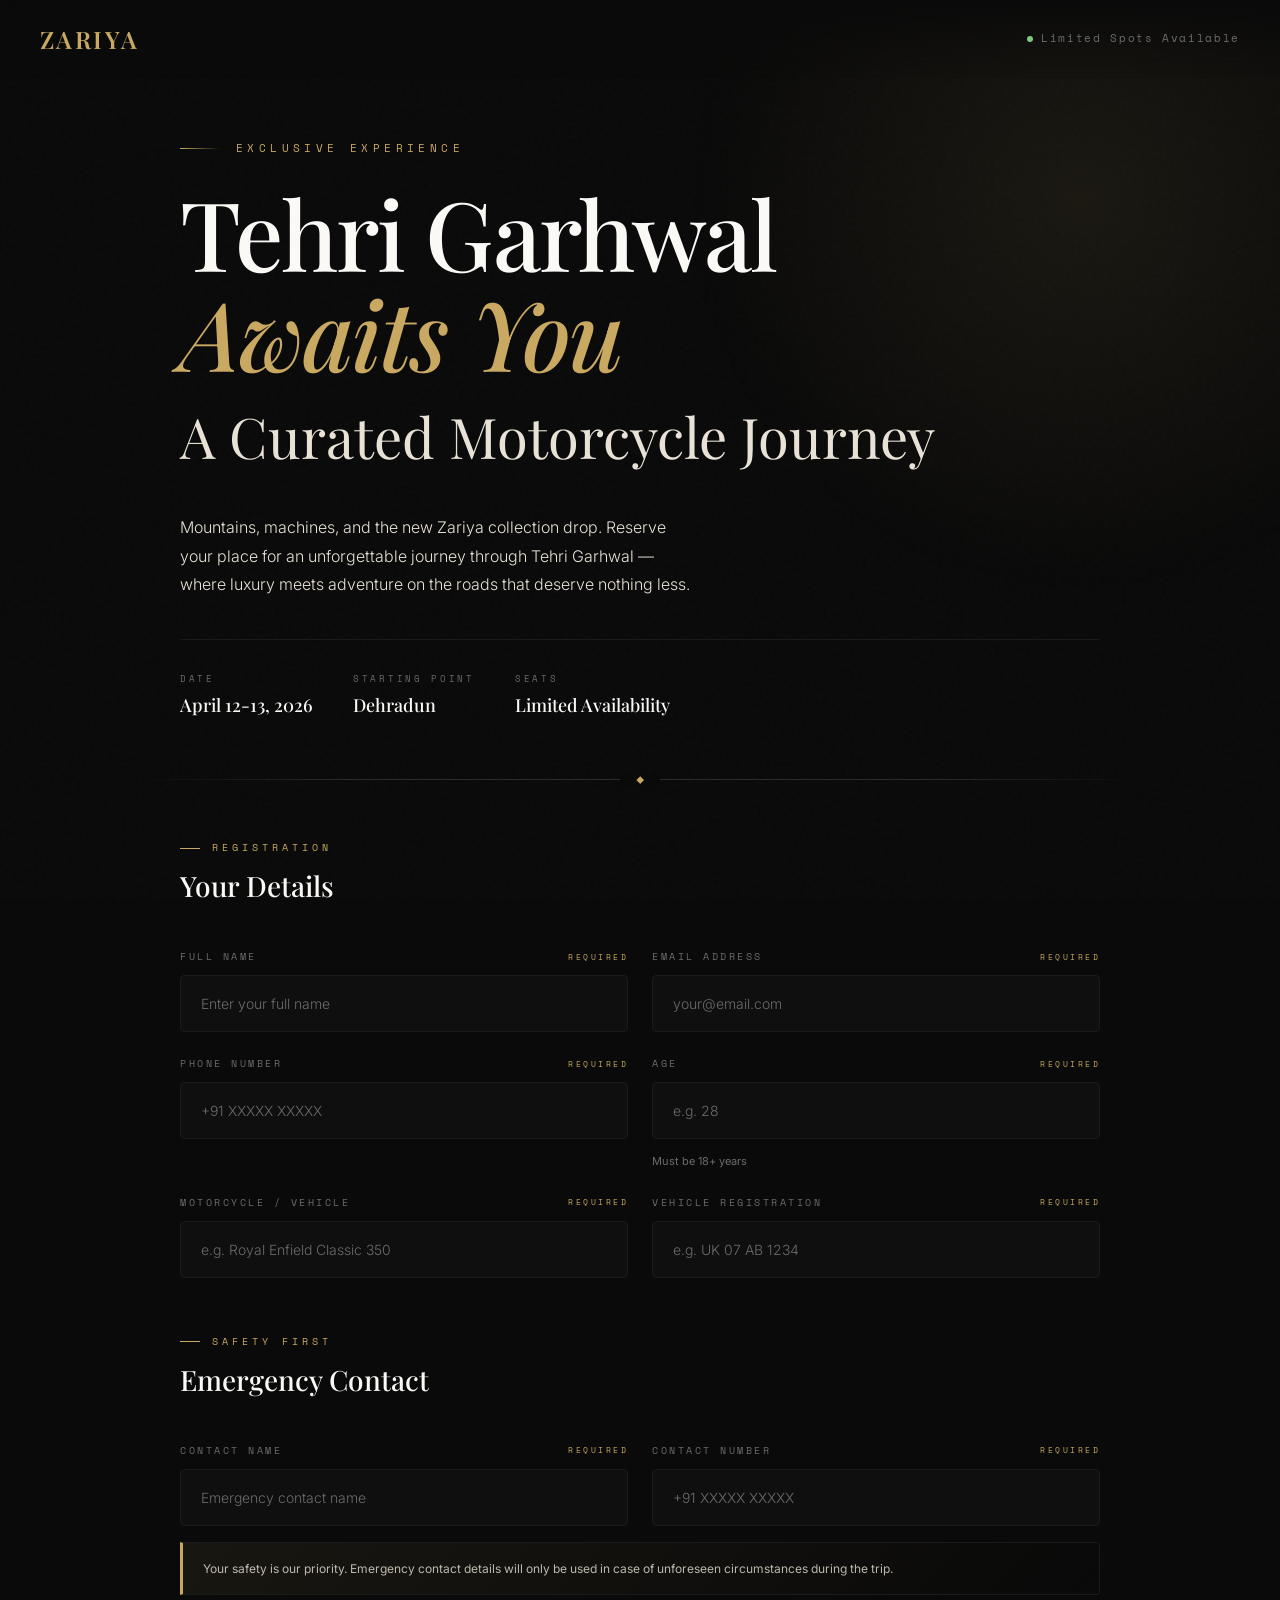
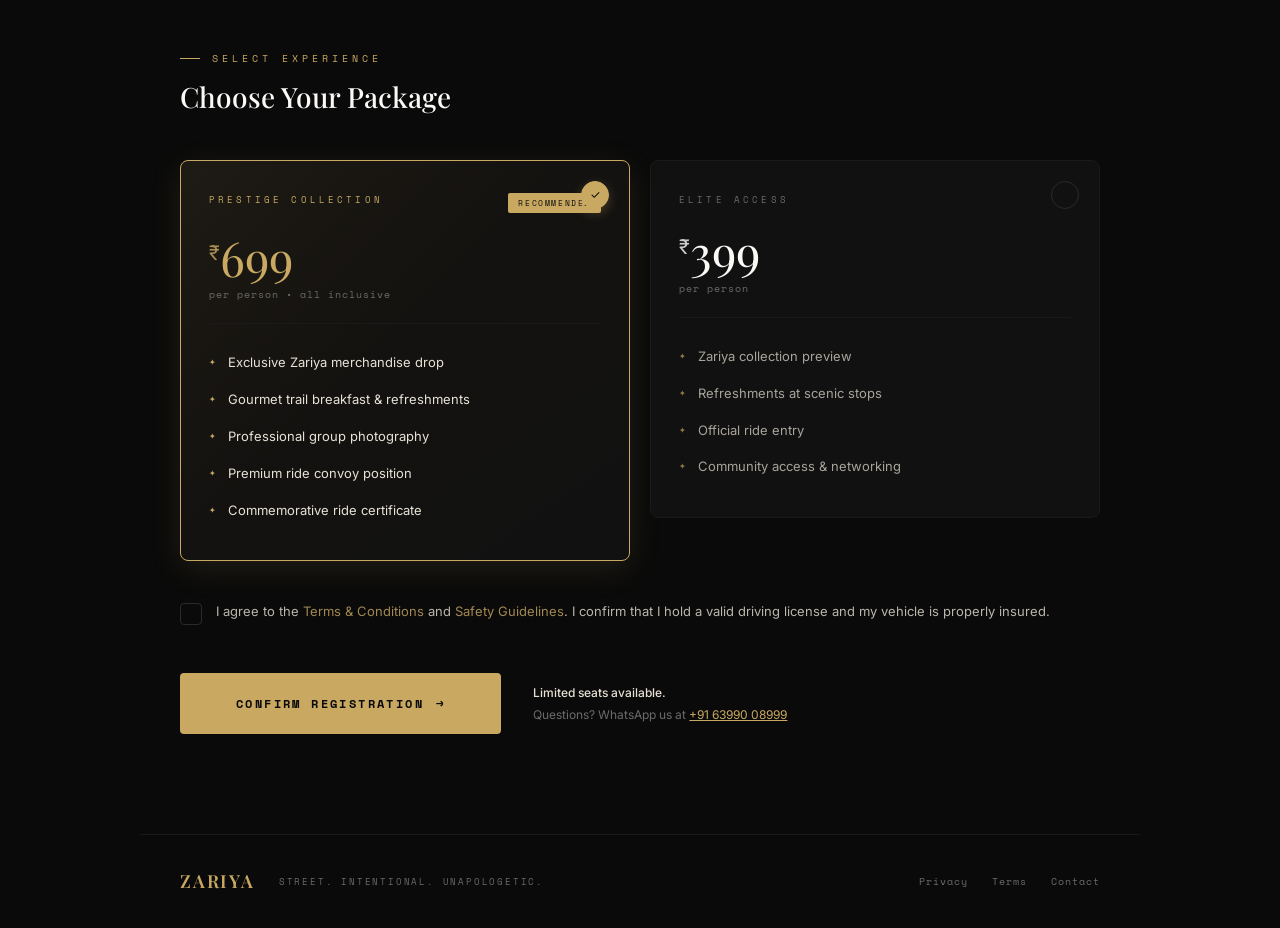
==== index.html @ fb92e80a "Add Zariya trip registration form" ====
<!DOCTYPE html>
<html lang="en">
<head>
<meta charset="UTF-8"/>
<meta name="viewport" content="width=device-width, initial-scale=1.0"/>
<title>Zariya × Tehri Garhwal — Exclusive Trip Registration</title>
<meta name="description" content="Register for the exclusive Zariya Tehri Garhwal motorcycle trip. Limited seats available."/>
<link rel="preconnect" href="https://fonts.googleapis.com"/>
<link rel="preconnect" href="https://fonts.gstatic.com" crossorigin/>
<link href="https://fonts.googleapis.com/css2?family=Playfair+Display:wght@400;500;600;700&family=Inter:wght@300;400;500;600&family=Space+Mono:wght@400;700&display=swap" rel="stylesheet"/>
<style>
  *, *::before, *::after { box-sizing: border-box; margin: 0; padding: 0; }

  :root {
    --black: #0a0a0a;
    --deep-black: #050505;
    --card: #111111;
    --card-hover: #161616;
    --border: #1a1a1a;
    --border-light: #2a2a2a;
    --white: #faf9f6;
    --cream: #e8e2d6;
    --gold: #c9a962;
    --gold-light: #e4d4a0;
    --gold-dark: #8b7340;
    --rose-gold: #d4a574;
    --platinum: #a8a8a8;
    --error: #cf6679;
    --success: #81c784;
    --muted: #6b6b6b;
    --input-bg: #0f0f0f;
    --glow: rgba(201, 169, 98, 0.15);
  }

  html { 
    scroll-behavior: smooth;
    font-size: 16px;
  }

  body {
    background: var(--black);
    color: var(--white);
    font-family: 'Inter', -apple-system, BlinkMacSystemFont, sans-serif;
    min-height: 100vh;
    overflow-x: hidden;
    line-height: 1.6;
    -webkit-font-smoothing: antialiased;
    -moz-osx-font-smoothing: grayscale;
  }

  /* Subtle grain texture */
  body::before {
    content: '';
    position: fixed;
    inset: 0;
    z-index: 0;
    background-image: url("data:image/svg+xml,%3Csvg viewBox='0 0 256 256' xmlns='http://www.w3.org/2000/svg'%3E%3Cfilter id='noise'%3E%3CfeTurbulence type='fractalNoise' baseFrequency='0.8' numOctaves='4' stitchTiles='stitch'/%3E%3C/filter%3E%3Crect width='100%25' height='100%25' filter='url(%23noise)' opacity='1'/%3E%3C/svg%3E");
    opacity: 0.02;
    pointer-events: none;
  }

  /* Ambient glow effect */
  .ambient-glow {
    position: fixed;
    width: 800px;
    height: 800px;
    background: radial-gradient(circle, var(--glow) 0%, transparent 70%);
    border-radius: 50%;
    pointer-events: none;
    z-index: 0;
    opacity: 0.6;
    top: -200px;
    right: -200px;
    animation: ambient-pulse 8s ease-in-out infinite;
  }

  @keyframes ambient-pulse {
    0%, 100% { opacity: 0.4; transform: scale(1); }
    50% { opacity: 0.7; transform: scale(1.1); }
  }

  /* ── NAVIGATION ── */
  .nav {
    position: fixed;
    top: 0;
    left: 0;
    right: 0;
    z-index: 50;
    padding: 20px 40px;
    display: flex;
    justify-content: space-between;
    align-items: center;
    background: linear-gradient(to bottom, rgba(10,10,10,0.95) 0%, transparent 100%);
    backdrop-filter: blur(10px);
  }

  .nav-logo {
    font-family: 'Playfair Display', serif;
    font-size: 24px;
    font-weight: 600;
    color: var(--gold);
    letter-spacing: 0.1em;
    text-decoration: none;
  }

  .nav-contact {
    font-family: 'Space Mono', monospace;
    font-size: 11px;
    color: var(--muted);
    letter-spacing: 0.15em;
    display: flex;
    align-items: center;
    gap: 8px;
  }

  .nav-contact::before {
    content: '';
    width: 6px;
    height: 6px;
    background: var(--success);
    border-radius: 50%;
    animation: pulse-dot 2s infinite;
  }

  @keyframes pulse-dot {
    0%, 100% { opacity: 1; }
    50% { opacity: 0.4; }
  }

  /* ── HERO ── */
  .hero {
    position: relative;
    z-index: 1;
    padding: 140px 40px 60px;
    max-width: 1000px;
    margin: 0 auto;
  }

  .hero-eyebrow {
    font-family: 'Space Mono', monospace;
    font-size: 11px;
    letter-spacing: 0.4em;
    color: var(--gold);
    text-transform: uppercase;
    margin-bottom: 24px;
    display: flex;
    align-items: center;
    gap: 16px;
    opacity: 0;
    animation: fade-in-up 0.8s 0.2s forwards;
  }

  .hero-eyebrow::before {
    content: '';
    width: 40px;
    height: 1px;
    background: linear-gradient(90deg, var(--gold) 0%, transparent 100%);
  }

  .hero-title {
    font-family: 'Playfair Display', serif;
    font-size: clamp(48px, 8vw, 96px);
    font-weight: 500;
    line-height: 1.05;
    color: var(--white);
    margin-bottom: 8px;
    letter-spacing: -0.02em;
    opacity: 0;
    animation: fade-in-up 0.8s 0.3s forwards;
  }

  .hero-title .accent {
    color: var(--gold);
    font-style: italic;
  }

  .hero-subtitle {
    font-family: 'Playfair Display', serif;
    font-size: clamp(32px, 5vw, 56px);
    font-weight: 400;
    color: var(--cream);
    opacity: 0.7;
    margin-bottom: 32px;
    opacity: 0;
    animation: fade-in-up 0.8s 0.4s forwards;
  }

  .hero-desc {
    font-size: 16px;
    color: var(--cream);
    line-height: 1.8;
    max-width: 520px;
    font-weight: 300;
    opacity: 0;
    animation: fade-in-up 0.8s 0.5s forwards;
  }

  .hero-meta {
    display: flex;
    gap: 40px;
    margin-top: 40px;
    padding-top: 32px;
    border-top: 1px solid var(--border);
    opacity: 0;
    animation: fade-in-up 0.8s 0.6s forwards;
  }

  .meta-item {
    display: flex;
    flex-direction: column;
    gap: 4px;
  }

  .meta-label {
    font-family: 'Space Mono', monospace;
    font-size: 9px;
    letter-spacing: 0.3em;
    color: var(--muted);
    text-transform: uppercase;
  }

  .meta-value {
    font-family: 'Playfair Display', serif;
    font-size: 18px;
    color: var(--white);
    font-weight: 500;
  }

  @keyframes fade-in-up {
    from { opacity: 0; transform: translateY(20px); }
    to { opacity: 1; transform: translateY(0); }
  }

  /* ── DIVIDER ── */
  .divider {
    max-width: 1000px;
    margin: 0 auto;
    padding: 0 40px;
    height: 1px;
    background: linear-gradient(90deg, transparent 0%, var(--border-light) 20%, var(--border-light) 80%, transparent 100%);
    position: relative;
  }

  .divider::after {
    content: '◆';
    position: absolute;
    left: 50%;
    top: 50%;
    transform: translate(-50%, -50%);
    background: var(--black);
    padding: 0 16px;
    color: var(--gold);
    font-size: 8px;
  }

  /* ── FORM WRAPPER ── */
  .form-wrapper {
    position: relative;
    z-index: 1;
    max-width: 1000px;
    margin: 0 auto;
    padding: 60px 40px 100px;
  }

  .section-header {
    margin-bottom: 40px;
  }

  .section-label {
    font-family: 'Space Mono', monospace;
    font-size: 10px;
    letter-spacing: 0.4em;
    color: var(--gold);
    text-transform: uppercase;
    margin-bottom: 8px;
    display: flex;
    align-items: center;
    gap: 12px;
  }

  .section-label::before {
    content: '';
    width: 20px;
    height: 1px;
    background: var(--gold);
  }

  .section-title {
    font-family: 'Playfair Display', serif;
    font-size: 28px;
    font-weight: 500;
    color: var(--white);
  }

  /* ── FORM LAYOUT ── */
  .form-grid {
    display: grid;
    grid-template-columns: repeat(2, 1fr);
    gap: 24px;
  }

  .field {
    display: flex;
    flex-direction: column;
    gap: 10px;
  }

  .field.full { grid-column: 1 / -1; }

  .field-label {
    font-family: 'Space Mono', monospace;
    font-size: 10px;
    letter-spacing: 0.25em;
    color: var(--muted);
    text-transform: uppercase;
    display: flex;
    justify-content: space-between;
    align-items: center;
  }

  .field-label .required {
    color: var(--gold);
    font-size: 8px;
  }

  .input-wrapper {
    position: relative;
  }

  input[type="text"],
  input[type="tel"],
  input[type="email"],
  input[type="number"],
  select {
    background: var(--input-bg);
    border: 1px solid var(--border);
    color: var(--white);
    font-family: 'Inter', sans-serif;
    font-size: 15px;
    font-weight: 400;
    padding: 18px 20px;
    outline: none;
    transition: all 0.3s ease;
    width: 100%;
    border-radius: 4px;
    -webkit-appearance: none;
  }

  input::placeholder { 
    color: var(--muted); 
    font-weight: 300;
    font-size: 14px;
  }

  input:hover {
    border-color: var(--border-light);
    background: var(--card);
  }

  input:focus {
    border-color: var(--gold);
    background: var(--card);
    box-shadow: 0 0 0 3px var(--glow);
  }

  input.error {
    border-color: var(--error);
    box-shadow: 0 0 0 3px rgba(207, 102, 121, 0.15);
  }

  .field-hint {
    font-size: 11px;
    color: var(--muted);
    margin-top: 4px;
  }

  .field-error {
    font-size: 11px;
    color: var(--error);
    margin-top: 4px;
    display: none;
  }

  .field-error.show { display: block; }

  /* ── PACKAGE SELECTOR ── */
  .packages-section {
    margin-top: 56px;
  }

  .packages {
    display: grid;
    grid-template-columns: repeat(2, 1fr);
    gap: 20px;
    margin-top: 24px;
  }

  .pkg-option { 
    position: absolute;
    opacity: 0;
    pointer-events: none;
  }

  .pkg-card {
    border: 1px solid var(--border);
    padding: 32px 28px;
    cursor: pointer;
    transition: all 0.4s cubic-bezier(0.4, 0, 0.2, 1);
    position: relative;
    overflow: hidden;
    background: var(--card);
    border-radius: 8px;
    display: block;
  }

  .pkg-card::before {
    content: '';
    position: absolute;
    inset: 0;
    background: linear-gradient(135deg, var(--gold) 0%, transparent 50%);
    opacity: 0;
    transition: opacity 0.4s ease;
  }

  .pkg-card:hover {
    border-color: var(--border-light);
    background: var(--card-hover);
    transform: translateY(-2px);
  }

  .pkg-option:checked + .pkg-card {
    border-color: var(--gold);
    background: linear-gradient(145deg, #151310 0%, var(--card) 100%);
    box-shadow: 0 8px 32px rgba(201, 169, 98, 0.12);
  }

  .pkg-option:checked + .pkg-card::before { 
    opacity: 0.05; 
  }

  .pkg-header {
    display: flex;
    justify-content: space-between;
    align-items: flex-start;
    margin-bottom: 20px;
  }

  .pkg-badge {
    font-family: 'Space Mono', monospace;
    font-size: 9px;
    letter-spacing: 0.35em;
    color: var(--muted);
    text-transform: uppercase;
    position: relative;
    z-index: 1;
  }

  .pkg-option:checked + .pkg-card .pkg-badge {
    color: var(--gold);
  }

  .pkg-recommended {
    background: var(--gold);
    color: var(--black);
    font-family: 'Space Mono', monospace;
    font-size: 8px;
    letter-spacing: 0.2em;
    padding: 4px 10px;
    border-radius: 2px;
    text-transform: uppercase;
  }

  .pkg-price {
    font-family: 'Playfair Display', serif;
    font-size: 48px;
    line-height: 1;
    color: var(--white);
    transition: color 0.3s;
    position: relative;
    z-index: 1;
    margin-bottom: 6px;
  }

  .pkg-option:checked + .pkg-card .pkg-price { 
    color: var(--gold); 
  }

  .pkg-currency {
    font-family: 'Inter', sans-serif;
    font-size: 20px;
    font-weight: 400;
    vertical-align: super;
    opacity: 0.8;
  }

  .pkg-period {
    font-family: 'Space Mono', monospace;
    font-size: 10px;
    color: var(--muted);
    letter-spacing: 0.1em;
    position: relative;
    z-index: 1;
  }

  .pkg-divider {
    width: 100%;
    height: 1px;
    background: var(--border);
    margin: 20px 0;
    position: relative;
    z-index: 1;
  }

  .pkg-perks {
    list-style: none;
    position: relative;
    z-index: 1;
  }

  .pkg-perks li {
    font-size: 13px;
    color: var(--cream);
    line-height: 1.6;
    padding: 8px 0;
    display: flex;
    align-items: flex-start;
    gap: 12px;
    opacity: 0.7;
    transition: opacity 0.3s;
  }

  .pkg-perks li::before {
    content: '✦';
    color: var(--gold);
    font-size: 8px;
    margin-top: 4px;
    flex-shrink: 0;
  }

  .pkg-option:checked + .pkg-card .pkg-perks li {
    opacity: 1;
  }

  .check-icon {
    position: absolute;
    top: 20px;
    right: 20px;
    width: 28px;
    height: 28px;
    border: 1.5px solid var(--border-light);
    border-radius: 50%;
    display: flex;
    align-items: center;
    justify-content: center;
    transition: all 0.3s ease;
    font-size: 12px;
    color: transparent;
    z-index: 2;
  }

  .pkg-option:checked + .pkg-card .check-icon {
    background: var(--gold);
    border-color: var(--gold);
    color: var(--black);
    box-shadow: 0 4px 12px rgba(201, 169, 98, 0.3);
  }

  /* ── ADDITIONAL INFO ── */
  .additional-section {
    margin-top: 56px;
  }

  .emergency-note {
    background: linear-gradient(135deg, rgba(201, 169, 98, 0.08) 0%, transparent 100%);
    border: 1px solid var(--border);
    border-left: 3px solid var(--gold);
    padding: 16px 20px;
    margin-top: 16px;
    border-radius: 0 4px 4px 0;
  }

  .emergency-note p {
    font-size: 12px;
    color: var(--cream);
    opacity: 0.8;
  }

  /* ── TERMS CHECKBOX ── */
  .terms-section {
    margin-top: 40px;
  }

  .checkbox-wrapper {
    display: flex;
    align-items: flex-start;
    gap: 14px;
    cursor: pointer;
  }

  .checkbox-wrapper input[type="checkbox"] {
    position: absolute;
    opacity: 0;
    pointer-events: none;
  }

  .custom-checkbox {
    width: 22px;
    height: 22px;
    border: 1.5px solid var(--border-light);
    border-radius: 4px;
    display: flex;
    align-items: center;
    justify-content: center;
    transition: all 0.3s ease;
    flex-shrink: 0;
    color: transparent;
    font-size: 11px;
    margin-top: 2px;
  }

  .checkbox-wrapper:hover .custom-checkbox {
    border-color: var(--gold);
  }

  .checkbox-wrapper input:checked + .custom-checkbox {
    background: var(--gold);
    border-color: var(--gold);
    color: var(--black);
  }

  .checkbox-label {
    font-size: 13px;
    color: var(--cream);
    line-height: 1.6;
    opacity: 0.8;
  }

  .checkbox-label a {
    color: var(--gold);
    text-decoration: none;
    border-bottom: 1px solid transparent;
    transition: border-color 0.2s;
  }

  .checkbox-label a:hover {
    border-bottom-color: var(--gold);
  }

  /* ── SUBMIT ── */
  .submit-section {
    margin-top: 48px;
    display: flex;
    align-items: center;
    gap: 32px;
    flex-wrap: wrap;
  }

  .submit-btn {
    font-family: 'Space Mono', monospace;
    font-size: 12px;
    letter-spacing: 0.2em;
    text-transform: uppercase;
    background: var(--gold);
    color: var(--black);
    border: none;
    padding: 22px 56px;
    cursor: pointer;
    position: relative;
    overflow: hidden;
    transition: all 0.4s cubic-bezier(0.4, 0, 0.2, 1);
    flex-shrink: 0;
    border-radius: 4px;
    font-weight: 600;
  }

  .submit-btn::before {
    content: '';
    position: absolute;
    inset: 0;
    background: linear-gradient(135deg, var(--white) 0%, var(--gold-light) 100%);
    transform: translateX(-101%);
    transition: transform 0.4s cubic-bezier(0.4, 0, 0.2, 1);
  }

  .submit-btn:hover {
    transform: translateY(-3px);
    box-shadow: 0 12px 40px rgba(201, 169, 98, 0.3);
  }

  .submit-btn:hover::before {
    transform: translateX(0);
  }

  .submit-btn:active {
    transform: translateY(-1px);
  }

  .submit-btn span {
    position: relative;
    z-index: 1;
    display: flex;
    align-items: center;
    gap: 12px;
  }

  .submit-btn .arrow {
    transition: transform 0.3s;
  }

  .submit-btn:hover .arrow {
    transform: translateX(4px);
  }

  .submit-btn:disabled {
    opacity: 0.5;
    cursor: not-allowed;
    transform: none;
  }

  .submit-btn:disabled:hover {
    box-shadow: none;
  }

  .submit-note {
    font-size: 12px;
    color: var(--muted);
    line-height: 1.8;
  }

  .submit-note strong {
    color: var(--cream);
    font-weight: 500;
  }

  /* ── FOOTER ── */
  .footer {
    position: relative;
    z-index: 1;
    border-top: 1px solid var(--border);
    padding: 32px 40px;
    max-width: 1000px;
    margin: 0 auto;
  }

  .footer-content {
    display: flex;
    justify-content: space-between;
    align-items: center;
    flex-wrap: wrap;
    gap: 20px;
  }

  .footer-brand {
    display: flex;
    align-items: center;
    gap: 24px;
  }

  .footer-logo {
    font-family: 'Playfair Display', serif;
    font-size: 18px;
    font-weight: 600;
    color: var(--gold);
    letter-spacing: 0.1em;
  }

  .footer-tagline {
    font-family: 'Space Mono', monospace;
    font-size: 9px;
    color: var(--muted);
    letter-spacing: 0.2em;
    text-transform: uppercase;
  }

  .footer-links {
    display: flex;
    gap: 24px;
  }

  .footer-links a {
    font-family: 'Space Mono', monospace;
    font-size: 10px;
    color: var(--muted);
    text-decoration: none;
    letter-spacing: 0.1em;
    transition: color 0.2s;
  }

  .footer-links a:hover {
    color: var(--gold);
  }

  /* ── SUCCESS OVERLAY ── */
  .success-overlay {
    position: fixed;
    inset: 0;
    z-index: 100;
    display: flex;
    flex-direction: column;
    align-items: center;
    justify-content: center;
    pointer-events: none;
    opacity: 0;
    background: rgba(5,5,5,0);
    transition: background 0.6s ease, opacity 0.6s ease;
  }

  .success-overlay.show {
    opacity: 1;
    pointer-events: all;
    background: rgba(5,5,5,0.98);
  }

  .success-content {
    text-align: center;
    position: relative;
    max-width: 600px;
    padding: 40px;
  }

  .success-icon {
    width: 80px;
    height: 80px;
    border: 2px solid var(--gold);
    border-radius: 50%;
    display: flex;
    align-items: center;
    justify-content: center;
    margin: 0 auto 32px;
    color: var(--gold);
    font-size: 32px;
    opacity: 0;
    transform: scale(0.5);
    transition: all 0.5s cubic-bezier(0.34, 1.56, 0.64, 1) 0.3s;
  }

  .success-overlay.show .success-icon {
    opacity: 1;
    transform: scale(1);
  }

  .success-title {
    font-family: 'Playfair Display', serif;
    font-size: clamp(36px, 6vw, 56px);
    font-weight: 500;
    color: var(--white);
    line-height: 1.1;
    margin-bottom: 8px;
    opacity: 0;
    transform: translateY(20px);
    transition: all 0.6s ease 0.5s;
  }

  .success-overlay.show .success-title {
    opacity: 1;
    transform: translateY(0);
  }

  .success-subtitle {
    font-family: 'Playfair Display', serif;
    font-size: clamp(28px, 4vw, 40px);
    font-weight: 400;
    color: var(--gold);
    font-style: italic;
    margin-bottom: 24px;
    opacity: 0;
    transform: translateY(20px);
    transition: all 0.6s ease 0.6s;
  }

  .success-overlay.show .success-subtitle {
    opacity: 1;
    transform: translateY(0);
  }

  .success-message {
    font-size: 15px;
    color: var(--cream);
    line-height: 1.8;
    opacity: 0;
    transform: translateY(20px);
    transition: all 0.6s ease 0.7s;
    margin-bottom: 32px;
  }

  .success-overlay.show .success-message {
    opacity: 0.8;
    transform: translateY(0);
  }

  .success-details {
    background: var(--card);
    border: 1px solid var(--border);
    border-radius: 8px;
    padding: 24px;
    margin-bottom: 32px;
    text-align: left;
    opacity: 0;
    transform: translateY(20px);
    transition: all 0.6s ease 0.8s;
  }

  .success-overlay.show .success-details {
    opacity: 1;
    transform: translateY(0);
  }

  .success-details-title {
    font-family: 'Space Mono', monospace;
    font-size: 10px;
    letter-spacing: 0.3em;
    color: var(--gold);
    text-transform: uppercase;
    margin-bottom: 16px;
  }

  .success-detail-row {
    display: flex;
    justify-content: space-between;
    padding: 8px 0;
    border-bottom: 1px solid var(--border);
  }

  .success-detail-row:last-child {
    border-bottom: none;
  }

  .success-detail-label {
    font-size: 12px;
    color: var(--muted);
  }

  .success-detail-value {
    font-size: 13px;
    color: var(--white);
    font-weight: 500;
  }

  .success-actions {
    display: flex;
    gap: 16px;
    justify-content: center;
    opacity: 0;
    transform: translateY(20px);
    transition: all 0.6s ease 0.9s;
  }

  .success-overlay.show .success-actions {
    opacity: 1;
    transform: translateY(0);
  }

  .success-btn {
    font-family: 'Space Mono', monospace;
    font-size: 11px;
    letter-spacing: 0.15em;
    text-transform: uppercase;
    padding: 14px 28px;
    border-radius: 4px;
    cursor: pointer;
    transition: all 0.3s ease;
    text-decoration: none;
  }

  .success-btn.primary {
    background: var(--gold);
    color: var(--black);
    border: none;
  }

  .success-btn.primary:hover {
    background: var(--gold-light);
  }

  .success-btn.secondary {
    background: transparent;
    color: var(--cream);
    border: 1px solid var(--border-light);
  }

  .success-btn.secondary:hover {
    border-color: var(--gold);
    color: var(--gold);
  }

  /* Floating elements */
  .floating-element {
    position: absolute;
    pointer-events: none;
    opacity: 0;
    transition: opacity 0.8s ease 1s;
  }

  .success-overlay.show .floating-element {
    opacity: 1;
  }

  .floating-element.left {
    left: 10%;
    top: 20%;
    width: 120px;
    height: 120px;
    border: 1px solid var(--border);
    border-radius: 50%;
    animation: float-left 6s ease-in-out infinite;
  }

  .floating-element.right {
    right: 10%;
    bottom: 25%;
    width: 80px;
    height: 80px;
    border: 1px solid var(--gold);
    opacity: 0.3;
    animation: float-right 5s ease-in-out infinite;
  }

  @keyframes float-left {
    0%, 100% { transform: translateY(0) rotate(0deg); }
    50% { transform: translateY(-20px) rotate(180deg); }
  }

  @keyframes float-right {
    0%, 100% { transform: translateY(0) scale(1); }
    50% { transform: translateY(15px) scale(1.1); }
  }

  /* ── LOADING STATE ── */
  .submit-btn.loading span {
    opacity: 0;
  }

  .submit-btn.loading::after {
    content: '';
    position: absolute;
    top: 50%;
    left: 50%;
    transform: translate(-50%, -50%);
    width: 20px;
    height: 20px;
    border: 2px solid transparent;
    border-top-color: var(--black);
    border-radius: 50%;
    animation: spin 0.8s linear infinite;
  }

  @keyframes spin {
    to { transform: translate(-50%, -50%) rotate(360deg); }
  }

  /* ── RESPONSIVE ── */
  @media (max-width: 768px) {
    .nav {
      padding: 16px 24px;
    }

    .nav-contact {
      display: none;
    }

    .hero {
      padding: 120px 24px 40px;
    }

    .hero-meta {
      flex-direction: column;
      gap: 24px;
    }

    .divider {
      padding: 0 24px;
    }

    .form-wrapper {
      padding: 40px 24px 80px;
    }

    .form-grid {
      grid-template-columns: 1fr;
    }

    .field.full {
      grid-column: 1;
    }

    .packages {
      grid-template-columns: 1fr;
    }

    .submit-section {
      flex-direction: column;
      align-items: stretch;
    }

    .submit-btn {
      width: 100%;
      text-align: center;
      justify-content: center;
    }

    .submit-note {
      text-align: center;
    }

    .footer {
      padding: 24px;
    }

    .footer-content {
      flex-direction: column;
      text-align: center;
    }

    .footer-brand {
      flex-direction: column;
      gap: 12px;
    }

    .success-content {
      padding: 24px;
    }

    .success-actions {
      flex-direction: column;
    }

    .floating-element {
      display: none;
    }
  }
</style>
</head>
<body>

<!-- Ambient glow effect -->
<div class="ambient-glow"></div>

<!-- Navigation -->
<nav class="nav">
  <a href="#" class="nav-logo">ZARIYA</a>
  <div class="nav-contact">Limited Spots Available</div>
</nav>

<!-- ── HERO ── -->
<section class="hero">
  <div class="hero-eyebrow">Exclusive Experience</div>
  <h1 class="hero-title">
    Tehri Garhwal<br/>
    <span class="accent">Awaits You</span>
  </h1>
  <p class="hero-subtitle">A Curated Motorcycle Journey</p>
  <p class="hero-desc">
    Mountains, machines, and the new Zariya collection drop. Reserve your place for an unforgettable journey through Tehri Garhwal — where luxury meets adventure on the roads that deserve nothing less.
  </p>
  <div class="hero-meta">
    <div class="meta-item">
      <span class="meta-label">Date</span>
      <span class="meta-value">April 12-13, 2026</span>
    </div>
    <div class="meta-item">
      <span class="meta-label">Starting Point</span>
      <span class="meta-value">Dehradun</span>
    </div>
    <div class="meta-item">
      <span class="meta-label">Seats</span>
      <span class="meta-value">Limited Availability</span>
    </div>
  </div>
</section>

<!-- Divider -->
<div class="divider"></div>

<!-- ── FORM ── -->
<section class="form-wrapper">

  <div class="section-header">
    <p class="section-label">Registration</p>
    <h2 class="section-title">Your Details</h2>
  </div>

  <form id="tripForm" novalidate>
    <div class="form-grid">

      <div class="field">
        <label class="field-label" for="name">
          Full Name
          <span class="required">Required</span>
        </label>
        <div class="input-wrapper">
          <input type="text" id="name" name="name" placeholder="Enter your full name" required autocomplete="name"/>
        </div>
        <p class="field-error" id="name-error">Please enter your full name</p>
      </div>

      <div class="field">
        <label class="field-label" for="email">
          Email Address
          <span class="required">Required</span>
        </label>
        <div class="input-wrapper">
          <input type="email" id="email" name="email" placeholder="your@email.com" required autocomplete="email"/>
        </div>
        <p class="field-error" id="email-error">Please enter a valid email</p>
      </div>

      <div class="field">
        <label class="field-label" for="phone">
          Phone Number
          <span class="required">Required</span>
        </label>
        <div class="input-wrapper">
          <input type="tel" id="phone" name="phone" placeholder="+91 XXXXX XXXXX" required autocomplete="tel"/>
        </div>
        <p class="field-error" id="phone-error">Please enter a valid phone number</p>
      </div>

      <div class="field">
        <label class="field-label" for="age">
          Age
          <span class="required">Required</span>
        </label>
        <div class="input-wrapper">
          <input type="number" id="age" name="age" placeholder="e.g. 28" min="18" max="65" required/>
        </div>
        <p class="field-hint">Must be 18+ years</p>
        <p class="field-error" id="age-error">Age must be between 18-65</p>
      </div>

      <div class="field">
        <label class="field-label" for="bike-name">
          Motorcycle / Vehicle
          <span class="required">Required</span>
        </label>
        <div class="input-wrapper">
          <input type="text" id="bike-name" name="bikeName" placeholder="e.g. Royal Enfield Classic 350" required/>
        </div>
      </div>

      <div class="field">
        <label class="field-label" for="bike-number">
          Vehicle Registration
          <span class="required">Required</span>
        </label>
        <div class="input-wrapper">
          <input type="text" id="bike-number" name="bikeNumber" placeholder="e.g. UK 07 AB 1234" required/>
        </div>
      </div>

    </div>

    <!-- Emergency Contact Section -->
    <div class="additional-section">
      <div class="section-header">
        <p class="section-label">Safety First</p>
        <h2 class="section-title">Emergency Contact</h2>
      </div>

      <div class="form-grid">
        <div class="field">
          <label class="field-label" for="emergency-name">
            Contact Name
            <span class="required">Required</span>
          </label>
          <div class="input-wrapper">
            <input type="text" id="emergency-name" name="emergencyName" placeholder="Emergency contact name" required/>
          </div>
        </div>

        <div class="field">
          <label class="field-label" for="emergency-phone">
            Contact Number
            <span class="required">Required</span>
          </label>
          <div class="input-wrapper">
            <input type="tel" id="emergency-phone" name="emergencyPhone" placeholder="+91 XXXXX XXXXX" required/>
          </div>
          <p class="field-error" id="emergency-phone-error">Please enter a valid phone number</p>
          <p class="field-error" id="same-phone-error">Emergency contact cannot be the same as your phone number</p>
        </div>
      </div>

      <div class="emergency-note">
        <p>Your safety is our priority. Emergency contact details will only be used in case of unforeseen circumstances during the trip.</p>
      </div>
    </div>

    <!-- PACKAGE SELECTION -->
    <div class="packages-section">
      <div class="section-header">
        <p class="section-label">Select Experience</p>
        <h2 class="section-title">Choose Your Package</h2>
      </div>

      <div class="packages">
        <div>
          <input type="radio" name="package" id="pkg-prestige" value="prestige-699" class="pkg-option" checked/>
          <label for="pkg-prestige" class="pkg-card">
            <div class="check-icon">✓</div>
            <div class="pkg-header">
              <div class="pkg-badge">Prestige Collection</div>
              <div class="pkg-recommended">Recommended</div>
            </div>
            <div class="pkg-price"><span class="pkg-currency">₹</span>699</div>
            <div class="pkg-period">per person • all inclusive</div>
            <div class="pkg-divider"></div>
            <ul class="pkg-perks">
              <li>Exclusive Zariya merchandise drop</li>
              <li>Gourmet trail breakfast & refreshments</li>
              <li>Professional group photography</li>
              <li>Premium ride convoy position</li>
              <li>Commemorative ride certificate</li>
            </ul>
          </label>
        </div>

        <div>
          <input type="radio" name="package" id="pkg-elite" value="elite-399" class="pkg-option"/>
          <label for="pkg-elite" class="pkg-card">
            <div class="check-icon">✓</div>
            <div class="pkg-header">
              <div class="pkg-badge">Elite Access</div>
            </div>
            <div class="pkg-price"><span class="pkg-currency">₹</span>399</div>
            <div class="pkg-period">per person</div>
            <div class="pkg-divider"></div>
            <ul class="pkg-perks">
              <li>Zariya collection preview</li>
              <li>Refreshments at scenic stops</li>
              <li>Official ride entry</li>
              <li>Community access & networking</li>
            </ul>
          </label>
        </div>
      </div>
      <p class="field-error" id="package-error" style="margin-top: 12px;">Please select a package</p>
    </div>

    <!-- Terms -->
    <div class="terms-section">
      <label class="checkbox-wrapper">
        <input type="checkbox" id="terms" name="terms" required/>
        <div class="custom-checkbox">✓</div>
        <span class="checkbox-label">
          I agree to the <a href="#">Terms & Conditions</a> and <a href="#">Safety Guidelines</a>. 
          I confirm that I hold a valid driving license and my vehicle is properly insured.
        </span>
      </label>
      <p class="field-error" id="terms-error" style="margin-top: 8px;">You must agree to the terms to continue</p>
    </div>

    <!-- Submit -->
    <div class="submit-section">
      <button type="submit" class="submit-btn" id="submitBtn">
        <span>
          Confirm Registration
          <span class="arrow">→</span>
        </span>
      </button>
      <p class="submit-note">
        <strong>Limited seats available.</strong><br/>
        Questions? WhatsApp us at <a href="https://wa.me/916399008999" style="color: var(--gold);">+91 63990 08999</a>
      </p>
    </div>

  </form>
</section>

<!-- FOOTER -->
<footer class="footer">
  <div class="footer-content">
    <div class="footer-brand">
      <span class="footer-logo">ZARIYA</span>
      <span class="footer-tagline">Street. Intentional. Unapologetic.</span>
    </div>
    <div class="footer-links">
      <a href="#">Privacy</a>
      <a href="#">Terms</a>
      <a href="#">Contact</a>
    </div>
  </div>
</footer>

<!-- ── SUCCESS OVERLAY ── -->
<div class="success-overlay" id="successOverlay">
  <div class="floating-element left"></div>
  <div class="floating-element right"></div>
  
  <div class="success-content">
    <div class="success-icon">✓</div>
    <h2 class="success-title">Registration Complete</h2>
    <p class="success-subtitle">See You on the Road</p>
    <p class="success-message">
      Your spot for the Tehri Garhwal ride has been reserved. 
      We've sent a confirmation email with all the details you'll need.
    </p>
    
    <div class="success-details">
      <p class="success-details-title">Booking Summary</p>
      <div class="success-detail-row">
        <span class="success-detail-label">Name</span>
        <span class="success-detail-value" id="summary-name">—</span>
      </div>
      <div class="success-detail-row">
        <span class="success-detail-label">Package</span>
        <span class="success-detail-value" id="summary-package">—</span>
      </div>
      <div class="success-detail-row">
        <span class="success-detail-label">Date</span>
        <span class="success-detail-value">April 12-13, 2026</span>
      </div>
      <div class="success-detail-row">
        <span class="success-detail-label">Starting Point</span>
        <span class="success-detail-value">Dehradun, 6:00 AM</span>
      </div>
    </div>
    
    <div class="success-actions">
      <a href="https://wa.me/916399008999" class="success-btn primary">Contact Support</a>
      <button class="success-btn secondary" onclick="closeSuccess()">Close</button>
    </div>
  </div>
</div>

<script>
  // ═══════════════════════════════════════════════════════════════════
  // GOOGLE SHEETS INTEGRATION
  // ═══════════════════════════════════════════════════════════════════
  // 
  // To set up Google Sheets integration:
  // 
  // 1. Create a new Google Sheet
  // 2. Go to Extensions > Apps Script
  // 3. Replace the code with this:
  //
  // function doPost(e) {
  //   const sheet = SpreadsheetApp.getActiveSpreadsheet().getActiveSheet();
  //   const data = JSON.parse(e.postData.contents);
  //   
  //   // Add headers if sheet is empty
  //   if (sheet.getLastRow() === 0) {
  //     sheet.appendRow([
  //       'Timestamp', 'Name', 'Email', 'Phone', 'Age', 
  //       'Vehicle', 'Vehicle Number', 'Emergency Contact', 
  //       'Emergency Phone', 'Package', 'Amount'
  //     ]);
  //   }
  //   
  //   // Add the data
  //   sheet.appendRow([
  //     new Date().toLocaleString('en-IN', {timeZone: 'Asia/Kolkata'}),
  //     data.name,
  //     data.email,
  //     data.phone,
  //     data.age,
  //     data.bikeName,
  //     data.bikeNumber,
  //     data.emergencyName,
  //     data.emergencyPhone,
  //     data.packageName,
  //     data.packageAmount
  //   ]);
  //   
  //   return ContentService
  //     .createTextOutput(JSON.stringify({status: 'success'}))
  //     .setMimeType(ContentService.MimeType.JSON);
  // }
  //
  // 4. Click Deploy > New Deployment
  // 5. Select "Web app", set "Who has access" to "Anyone"
  // 6. Copy the Web App URL and paste it below
  // ═══════════════════════════════════════════════════════════════════

  // PASTE YOUR GOOGLE APPS SCRIPT WEB APP URL HERE
  const GOOGLE_SHEET_URL = 'https://script.google.com/macros/s/AKfycbzODEnrEyPDebQSEsGIb9DjE25tbE1b6_9VbGMd172DJt1-CXP-ZGVYl6fUXYv8Z6wB2A/exec';

  // Form validation and submission
  const form = document.getElementById('tripForm');
  const submitBtn = document.getElementById('submitBtn');

  // Helper: Normalize phone number for comparison
  function normalizePhone(phone) {
    return phone.replace(/[\s\-\+]/g, '').replace(/^91/, '').replace(/^0/, '');
  }

  // Field validation rules
  const validators = {
    name: (v) => v.trim().length >= 2,
    email: (v) => /^[^\s@]+@[^\s@]+\.[^\s@]+$/.test(v),
    phone: (v) => /^[\+]?[0-9\s\-]{10,15}$/.test(v.replace(/\s/g, '')),
    age: (v) => { const n = parseInt(v); return n >= 18 && n <= 65; },
    'bike-name': (v) => v.trim().length >= 2,
    'bike-number': (v) => v.trim().length >= 4,
    'emergency-name': (v) => v.trim().length >= 2,
    'emergency-phone': (v) => /^[\+]?[0-9\s\-]{10,15}$/.test(v.replace(/\s/g, ''))
  };

  // Real-time validation
  Object.keys(validators).forEach(fieldId => {
    const input = document.getElementById(fieldId);
    if (input) {
      input.addEventListener('blur', () => validateField(fieldId));
      input.addEventListener('input', () => {
        if (input.classList.contains('error')) {
          validateField(fieldId);
        }
        // Also check same-phone on input
        if (fieldId === 'emergency-phone' || fieldId === 'phone') {
          validateSamePhone();
        }
      });
    }
  });

  function validateField(fieldId) {
    const input = document.getElementById(fieldId);
    const error = document.getElementById(`${fieldId}-error`);
    const isValid = validators[fieldId](input.value);
    
    input.classList.toggle('error', !isValid);
    if (error) error.classList.toggle('show', !isValid);
    
    return isValid;
  }

  // Validate that personal phone and emergency phone are different
  function validateSamePhone() {
    const phone = document.getElementById('phone').value;
    const emergencyPhone = document.getElementById('emergency-phone').value;
    const samePhoneError = document.getElementById('same-phone-error');
    const emergencyInput = document.getElementById('emergency-phone');
    
    if (!phone || !emergencyPhone) {
      samePhoneError.classList.remove('show');
      return true;
    }
    
    const normalizedPhone = normalizePhone(phone);
    const normalizedEmergency = normalizePhone(emergencyPhone);
    
    const isSame = normalizedPhone.length >= 10 && 
                   normalizedEmergency.length >= 10 && 
                   normalizedPhone === normalizedEmergency;
    
    samePhoneError.classList.toggle('show', isSame);
    if (isSame) {
      emergencyInput.classList.add('error');
    }
    
    return !isSame;
  }

  function validateAll() {
    let allValid = true;
    
    // Validate text fields
    Object.keys(validators).forEach(fieldId => {
      if (!validateField(fieldId)) allValid = false;
    });
    
    // Validate that phone numbers are different
    if (!validateSamePhone()) {
      allValid = false;
    }
    
    // Validate package selection
    const pkg = document.querySelector('input[name="package"]:checked');
    const pkgError = document.getElementById('package-error');
    if (!pkg) {
      pkgError.classList.add('show');
      allValid = false;
    } else {
      pkgError.classList.remove('show');
    }
    
    // Validate terms
    const terms = document.getElementById('terms');
    const termsError = document.getElementById('terms-error');
    if (!terms.checked) {
      termsError.classList.add('show');
      allValid = false;
    } else {
      termsError.classList.remove('show');
    }
    
    return allValid;
  }

  // Shake animation for invalid fields
  function shakeInvalidFields() {
    document.querySelectorAll('input.error').forEach(input => {
      input.animate([
        { transform: 'translateX(0)' },
        { transform: 'translateX(-8px)' },
        { transform: 'translateX(8px)' },
        { transform: 'translateX(-4px)' },
        { transform: 'translateX(0)' }
      ], { duration: 400, easing: 'ease-out' });
    });
  }

  // Submit data to Google Sheets
  async function submitToGoogleSheets(formData) {
    if (GOOGLE_SHEET_URL === 'YOUR_GOOGLE_APPS_SCRIPT_URL_HERE') {
      console.warn('Google Sheets URL not configured. Data logged to console only.');
      console.log('Form Data:', formData);
      return { success: true, message: 'Demo mode - configure Google Sheets URL for production' };
    }

    try {
      const response = await fetch(GOOGLE_SHEET_URL, {
        method: 'POST',
        mode: 'no-cors', // Required for Google Apps Script
        headers: {
          'Content-Type': 'application/json',
        },
        body: JSON.stringify(formData)
      });
      
      // With no-cors, we can't read the response, but if no error thrown, assume success
      return { success: true };
    } catch (error) {
      console.error('Error submitting to Google Sheets:', error);
      return { success: false, error: error.message };
    }
  }

  // Form submission
  form.addEventListener('submit', async function(e) {
    e.preventDefault();
    
    if (!validateAll()) {
      shakeInvalidFields();
      // Scroll to first error
      const firstError = document.querySelector('input.error');
      if (firstError) {
        firstError.scrollIntoView({ behavior: 'smooth', block: 'center' });
        firstError.focus();
      }
      return;
    }
    
    // Show loading state
    submitBtn.classList.add('loading');
    submitBtn.disabled = true;
    
    // Get package details
    const selectedPackage = document.querySelector('input[name="package"]:checked').value;
    const isPrestige = selectedPackage.includes('prestige');
    
    // Gather form data
    const formData = {
      name: document.getElementById('name').value.trim(),
      email: document.getElementById('email').value.trim(),
      phone: document.getElementById('phone').value.trim(),
      age: document.getElementById('age').value,
      bikeName: document.getElementById('bike-name').value.trim(),
      bikeNumber: document.getElementById('bike-number').value.trim(),
      emergencyName: document.getElementById('emergency-name').value.trim(),
      emergencyPhone: document.getElementById('emergency-phone').value.trim(),
      package: selectedPackage,
      packageName: isPrestige ? 'Prestige Collection' : 'Elite Access',
      packageAmount: isPrestige ? '699' : '399'
    };
    
    // Submit to Google Sheets
    const result = await submitToGoogleSheets(formData);
    
    if (!result.success) {
      // Show error message
      submitBtn.classList.remove('loading');
      submitBtn.disabled = false;
      alert('There was an error submitting your registration. Please try again or contact us on WhatsApp.');
      return;
    }
    
    // Update success overlay with data
    document.getElementById('summary-name').textContent = formData.name;
    document.getElementById('summary-package').textContent = 
      isPrestige ? 'Prestige Collection — ₹699' : 'Elite Access — ₹399';
    
    // Reset loading state
    submitBtn.classList.remove('loading');
    submitBtn.disabled = false;
    
    // Show success overlay
    document.getElementById('successOverlay').classList.add('show');
    document.body.style.overflow = 'hidden';
    
    // Log form data
    console.log('Registration submitted:', formData);
  });

  function closeSuccess() {
    document.getElementById('successOverlay').classList.remove('show');
    document.body.style.overflow = '';
    
    // Optionally reset form
    form.reset();
    
    // Re-check the default package
    document.getElementById('pkg-prestige').checked = true;
  }

  // Smooth scroll behavior for internal links
  document.querySelectorAll('a[href^="#"]').forEach(anchor => {
    anchor.addEventListener('click', function(e) {
      const href = this.getAttribute('href');
      if (href !== '#') {
        e.preventDefault();
        document.querySelector(href)?.scrollIntoView({ behavior: 'smooth' });
      }
    });
  });

  // Escape key to close success overlay
  document.addEventListener('keydown', (e) => {
    if (e.key === 'Escape' && document.getElementById('successOverlay').classList.contains('show')) {
      closeSuccess();
    }
  });
</script>
</body>
</html>
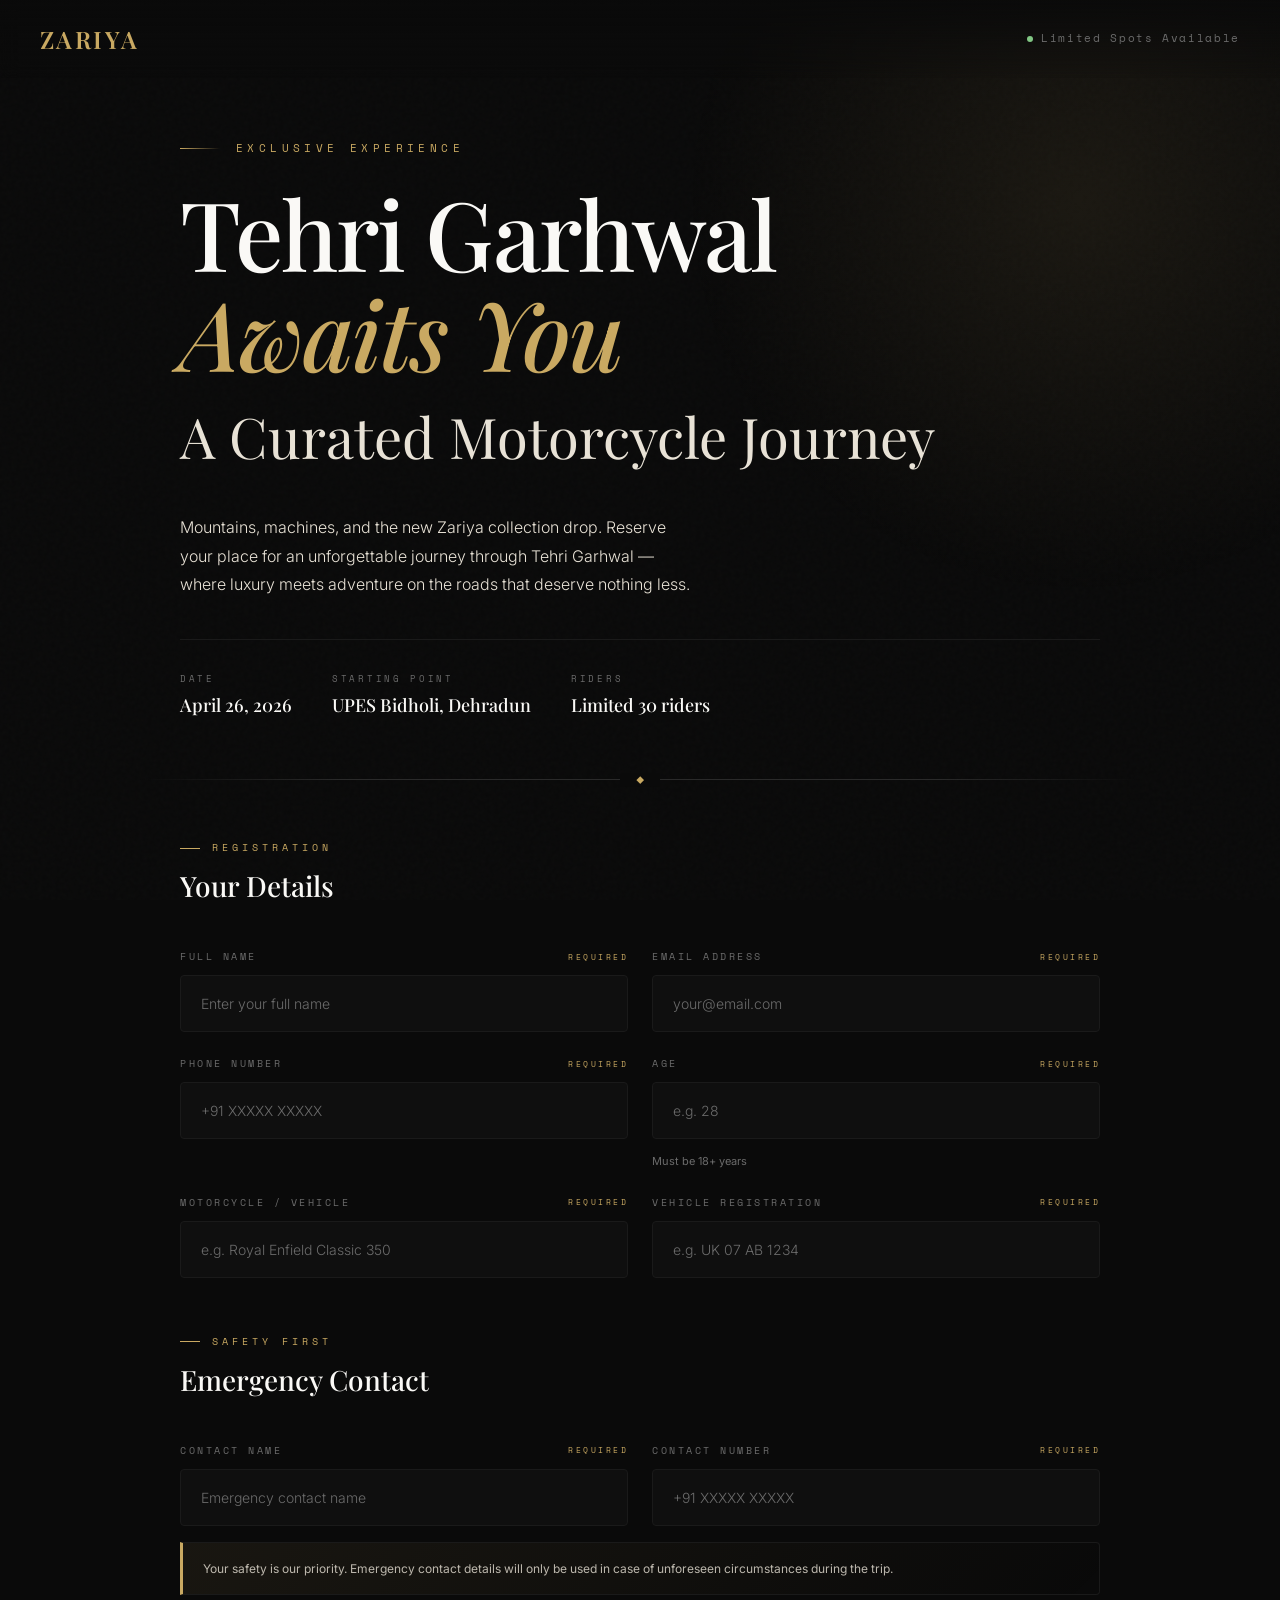
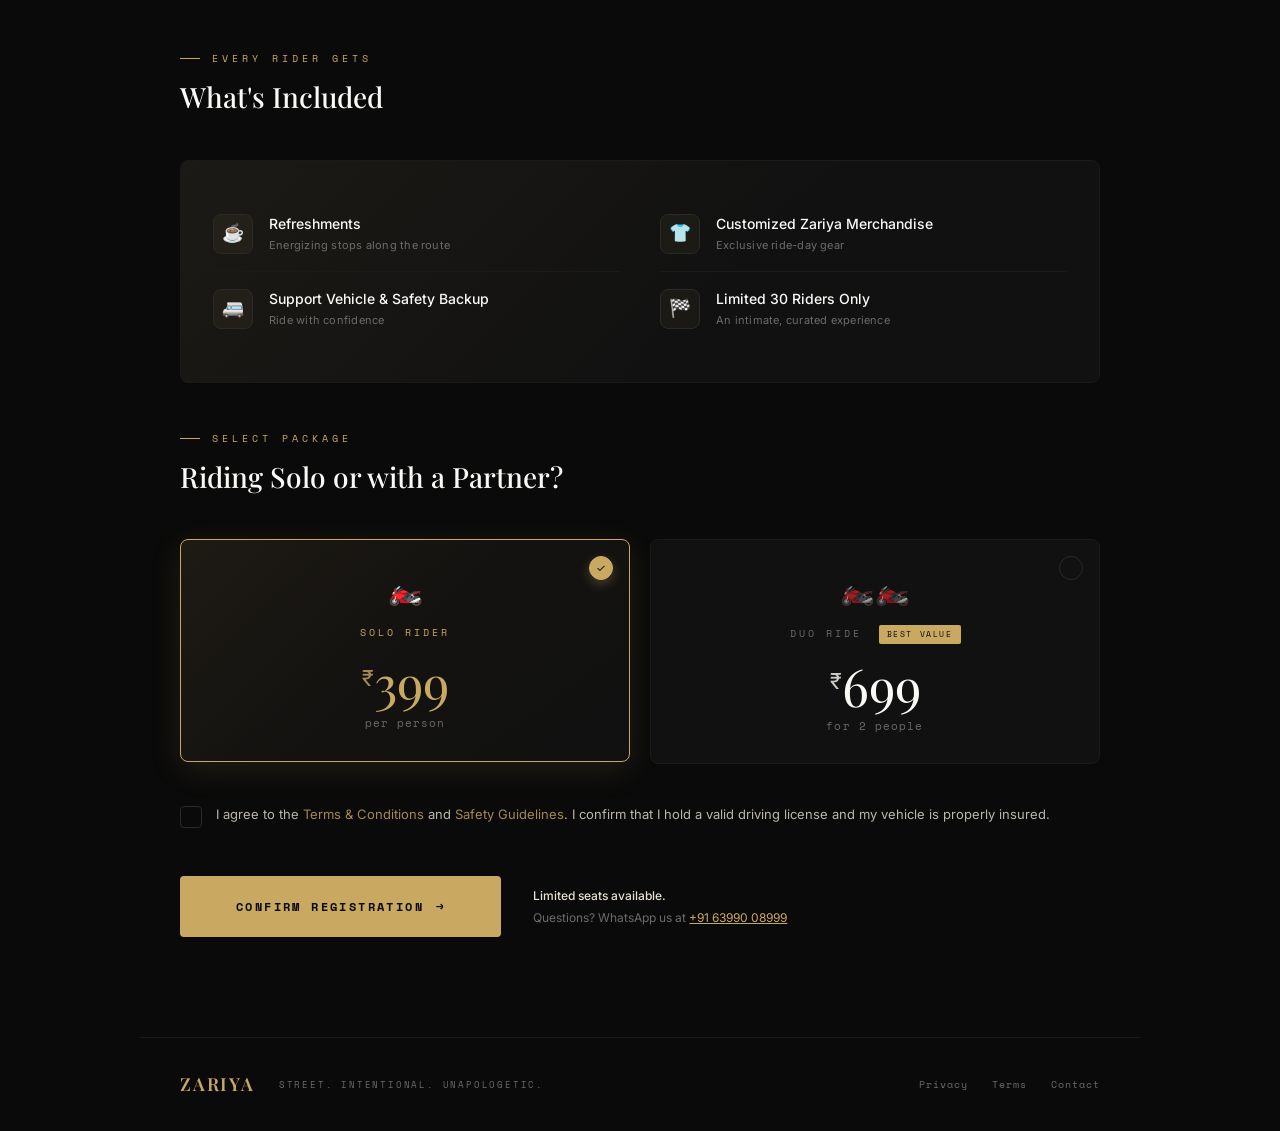
==== commit 0822e4dd: "Restructure packages: shared perks section + Solo/Duo selector, update date to Apr 26, limit 30 ride" ====
--- a/index.html
+++ b/index.html
@@ -383,9 +383,83 @@
 
   .field-error.show { display: block; }
 
+  /* ── PERKS / WHAT'S INCLUDED ── */
+  .perks-section {
+    margin-top: 56px;
+  }
+
+  .perks-card {
+    background: var(--card);
+    border: 1px solid var(--border);
+    border-radius: 8px;
+    padding: 36px 32px;
+    margin-top: 24px;
+    position: relative;
+    overflow: hidden;
+  }
+
+  .perks-card::before {
+    content: '';
+    position: absolute;
+    inset: 0;
+    background: linear-gradient(135deg, rgba(201, 169, 98, 0.06) 0%, transparent 60%);
+    pointer-events: none;
+  }
+
+  .perks-grid {
+    display: grid;
+    grid-template-columns: repeat(2, 1fr);
+    gap: 0 40px;
+    position: relative;
+    z-index: 1;
+  }
+
+  .perk-item {
+    display: flex;
+    align-items: center;
+    gap: 16px;
+    padding: 16px 0;
+    border-bottom: 1px solid var(--border);
+  }
+
+  .perk-item:nth-last-child(-n+2) {
+    border-bottom: none;
+  }
+
+  .perk-icon {
+    width: 40px;
+    height: 40px;
+    border: 1px solid var(--border-light);
+    border-radius: 8px;
+    display: flex;
+    align-items: center;
+    justify-content: center;
+    font-size: 18px;
+    flex-shrink: 0;
+    background: rgba(201, 169, 98, 0.05);
+  }
+
+  .perk-text {
+    display: flex;
+    flex-direction: column;
+    gap: 2px;
+  }
+
+  .perk-title {
+    font-size: 14px;
+    font-weight: 500;
+    color: var(--white);
+  }
+
+  .perk-desc {
+    font-size: 11px;
+    color: var(--muted);
+    letter-spacing: 0.02em;
+  }
+
   /* ── PACKAGE SELECTOR ── */
   .packages-section {
-    margin-top: 56px;
+    margin-top: 48px;
   }
 
   .packages {
@@ -403,7 +477,7 @@
 
   .pkg-card {
     border: 1px solid var(--border);
-    padding: 32px 28px;
+    padding: 28px 24px;
     cursor: pointer;
     transition: all 0.4s cubic-bezier(0.4, 0, 0.2, 1);
     position: relative;
@@ -411,6 +485,7 @@
     background: var(--card);
     border-radius: 8px;
     display: block;
+    text-align: center;
   }
 
   .pkg-card::before {
@@ -438,21 +513,15 @@
     opacity: 0.05; 
   }
 
-  .pkg-header {
-    display: flex;
-    justify-content: space-between;
-    align-items: flex-start;
-    margin-bottom: 20px;
-  }
-
   .pkg-badge {
     font-family: 'Space Mono', monospace;
-    font-size: 9px;
-    letter-spacing: 0.35em;
+    font-size: 10px;
+    letter-spacing: 0.3em;
     color: var(--muted);
     text-transform: uppercase;
     position: relative;
     z-index: 1;
+    margin-bottom: 16px;
   }
 
   .pkg-option:checked + .pkg-card .pkg-badge {
@@ -460,19 +529,22 @@
   }
 
   .pkg-recommended {
+    display: inline-block;
     background: var(--gold);
     color: var(--black);
     font-family: 'Space Mono', monospace;
     font-size: 8px;
     letter-spacing: 0.2em;
-    padding: 4px 10px;
+    padding: 3px 8px;
     border-radius: 2px;
     text-transform: uppercase;
+    margin-left: 8px;
+    vertical-align: middle;
   }
 
   .pkg-price {
     font-family: 'Playfair Display', serif;
-    font-size: 48px;
+    font-size: 52px;
     line-height: 1;
     color: var(--white);
     transition: color 0.3s;
@@ -487,7 +559,7 @@
 
   .pkg-currency {
     font-family: 'Inter', sans-serif;
-    font-size: 20px;
+    font-size: 22px;
     font-weight: 400;
     vertical-align: super;
     opacity: 0.8;
@@ -495,65 +567,39 @@
 
   .pkg-period {
     font-family: 'Space Mono', monospace;
-    font-size: 10px;
+    font-size: 11px;
     color: var(--muted);
     letter-spacing: 0.1em;
     position: relative;
     z-index: 1;
   }
 
-  .pkg-divider {
-    width: 100%;
-    height: 1px;
-    background: var(--border);
-    margin: 20px 0;
+  .pkg-person-icon {
+    font-size: 28px;
+    margin-bottom: 12px;
     position: relative;
     z-index: 1;
-  }
-
-  .pkg-perks {
-    list-style: none;
-    position: relative;
-    z-index: 1;
-  }
-
-  .pkg-perks li {
-    font-size: 13px;
-    color: var(--cream);
-    line-height: 1.6;
-    padding: 8px 0;
-    display: flex;
-    align-items: flex-start;
-    gap: 12px;
-    opacity: 0.7;
+    opacity: 0.6;
     transition: opacity 0.3s;
   }
 
-  .pkg-perks li::before {
-    content: '✦';
-    color: var(--gold);
-    font-size: 8px;
-    margin-top: 4px;
-    flex-shrink: 0;
-  }
-
-  .pkg-option:checked + .pkg-card .pkg-perks li {
+  .pkg-option:checked + .pkg-card .pkg-person-icon {
     opacity: 1;
   }
 
   .check-icon {
     position: absolute;
-    top: 20px;
-    right: 20px;
-    width: 28px;
-    height: 28px;
+    top: 16px;
+    right: 16px;
+    width: 24px;
+    height: 24px;
     border: 1.5px solid var(--border-light);
     border-radius: 50%;
     display: flex;
     align-items: center;
     justify-content: center;
     transition: all 0.3s ease;
-    font-size: 12px;
+    font-size: 11px;
     color: transparent;
     z-index: 2;
   }
@@ -1083,6 +1129,22 @@
       grid-column: 1;
     }
 
+    .perks-grid {
+      grid-template-columns: 1fr;
+    }
+
+    .perk-item:nth-last-child(-n+2) {
+      border-bottom: 1px solid var(--border);
+    }
+
+    .perk-item:last-child {
+      border-bottom: none;
+    }
+
+    .perks-card {
+      padding: 24px 20px;
+    }
+
     .packages {
       grid-template-columns: 1fr;
     }
@@ -1155,15 +1217,15 @@
   <div class="hero-meta">
     <div class="meta-item">
       <span class="meta-label">Date</span>
-      <span class="meta-value">April 12-13, 2026</span>
+      <span class="meta-value">April 26, 2026</span>
     </div>
     <div class="meta-item">
       <span class="meta-label">Starting Point</span>
-      <span class="meta-value">Dehradun</span>
+      <span class="meta-value">UPES Bidholi, Dehradun</span>
     </div>
     <div class="meta-item">
-      <span class="meta-label">Seats</span>
-      <span class="meta-value">Limited Availability</span>
+      <span class="meta-label">Riders</span>
+      <span class="meta-value">Limited 30 riders</span>
     </div>
   </div>
 </section>
@@ -1285,51 +1347,74 @@
       </div>
     </div>
 
+    <!-- WHAT'S INCLUDED -->
+    <div class="perks-section">
+      <div class="section-header">
+        <p class="section-label">Every Rider Gets</p>
+        <h2 class="section-title">What's Included</h2>
+      </div>
+
+      <div class="perks-card">
+        <div class="perks-grid">
+          <div class="perk-item">
+            <div class="perk-icon">☕</div>
+            <div class="perk-text">
+              <span class="perk-title">Refreshments</span>
+              <span class="perk-desc">Energizing stops along the route</span>
+            </div>
+          </div>
+          <div class="perk-item">
+            <div class="perk-icon">👕</div>
+            <div class="perk-text">
+              <span class="perk-title">Customized Zariya Merchandise</span>
+              <span class="perk-desc">Exclusive ride-day gear</span>
+            </div>
+          </div>
+          <div class="perk-item">
+            <div class="perk-icon">🚐</div>
+            <div class="perk-text">
+              <span class="perk-title">Support Vehicle & Safety Backup</span>
+              <span class="perk-desc">Ride with confidence</span>
+            </div>
+          </div>
+          <div class="perk-item">
+            <div class="perk-icon">🏁</div>
+            <div class="perk-text">
+              <span class="perk-title">Limited 30 Riders Only</span>
+              <span class="perk-desc">An intimate, curated experience</span>
+            </div>
+          </div>
+        </div>
+      </div>
+    </div>
+
     <!-- PACKAGE SELECTION -->
     <div class="packages-section">
       <div class="section-header">
-        <p class="section-label">Select Experience</p>
-        <h2 class="section-title">Choose Your Package</h2>
+        <p class="section-label">Select Package</p>
+        <h2 class="section-title">Riding Solo or with a Partner?</h2>
       </div>
 
       <div class="packages">
         <div>
-          <input type="radio" name="package" id="pkg-prestige" value="prestige-699" class="pkg-option" checked/>
+          <input type="radio" name="package" id="pkg-elite" value="elite-399" class="pkg-option" checked/>
+          <label for="pkg-elite" class="pkg-card">
+            <div class="check-icon">✓</div>
+            <div class="pkg-person-icon">🏍️</div>
+            <div class="pkg-badge">Solo Rider</div>
+            <div class="pkg-price"><span class="pkg-currency">₹</span>399</div>
+            <div class="pkg-period">per person</div>
+          </label>
+        </div>
+
+        <div>
+          <input type="radio" name="package" id="pkg-prestige" value="prestige-699" class="pkg-option"/>
           <label for="pkg-prestige" class="pkg-card">
             <div class="check-icon">✓</div>
-            <div class="pkg-header">
-              <div class="pkg-badge">Prestige Collection</div>
-              <div class="pkg-recommended">Recommended</div>
-            </div>
+            <div class="pkg-person-icon">🏍️🏍️</div>
+            <div class="pkg-badge">Duo Ride <span class="pkg-recommended">Best Value</span></div>
             <div class="pkg-price"><span class="pkg-currency">₹</span>699</div>
-            <div class="pkg-period">per person • all inclusive</div>
-            <div class="pkg-divider"></div>
-            <ul class="pkg-perks">
-              <li>Exclusive Zariya merchandise drop</li>
-              <li>Gourmet trail breakfast & refreshments</li>
-              <li>Professional group photography</li>
-              <li>Premium ride convoy position</li>
-              <li>Commemorative ride certificate</li>
-            </ul>
-          </label>
-        </div>
-
-        <div>
-          <input type="radio" name="package" id="pkg-elite" value="elite-399" class="pkg-option"/>
-          <label for="pkg-elite" class="pkg-card">
-            <div class="check-icon">✓</div>
-            <div class="pkg-header">
-              <div class="pkg-badge">Elite Access</div>
-            </div>
-            <div class="pkg-price"><span class="pkg-currency">₹</span>399</div>
-            <div class="pkg-period">per person</div>
-            <div class="pkg-divider"></div>
-            <ul class="pkg-perks">
-              <li>Zariya collection preview</li>
-              <li>Refreshments at scenic stops</li>
-              <li>Official ride entry</li>
-              <li>Community access & networking</li>
-            </ul>
+            <div class="pkg-period">for 2 people</div>
           </label>
         </div>
       </div>
@@ -1407,7 +1492,7 @@
       </div>
       <div class="success-detail-row">
         <span class="success-detail-label">Date</span>
-        <span class="success-detail-value">April 12-13, 2026</span>
+        <span class="success-detail-value">April 26, 2026</span>
       </div>
       <div class="success-detail-row">
         <span class="success-detail-label">Starting Point</span>
@@ -1646,7 +1731,7 @@
     
     // Get package details
     const selectedPackage = document.querySelector('input[name="package"]:checked').value;
-    const isPrestige = selectedPackage.includes('prestige');
+    const isDuo = selectedPackage.includes('prestige');
     
     // Gather form data
     const formData = {
@@ -1659,8 +1744,8 @@
       emergencyName: document.getElementById('emergency-name').value.trim(),
       emergencyPhone: document.getElementById('emergency-phone').value.trim(),
       package: selectedPackage,
-      packageName: isPrestige ? 'Prestige Collection' : 'Elite Access',
-      packageAmount: isPrestige ? '699' : '399'
+      packageName: isDuo ? 'Duo Package (2 people)' : 'Solo Package (1 person)',
+      packageAmount: isDuo ? '699' : '399'
     };
     
     // Submit to Google Sheets
@@ -1677,7 +1762,7 @@
     // Update success overlay with data
     document.getElementById('summary-name').textContent = formData.name;
     document.getElementById('summary-package').textContent = 
-      isPrestige ? 'Prestige Collection — ₹699' : 'Elite Access — ₹399';
+      isDuo ? 'Duo Package (2 people) — ₹699' : 'Solo Package (1 person) — ₹399';
     
     // Reset loading state
     submitBtn.classList.remove('loading');
@@ -1699,7 +1784,7 @@
     form.reset();
     
     // Re-check the default package
-    document.getElementById('pkg-prestige').checked = true;
+    document.getElementById('pkg-elite').checked = true;
   }
 
   // Smooth scroll behavior for internal links
